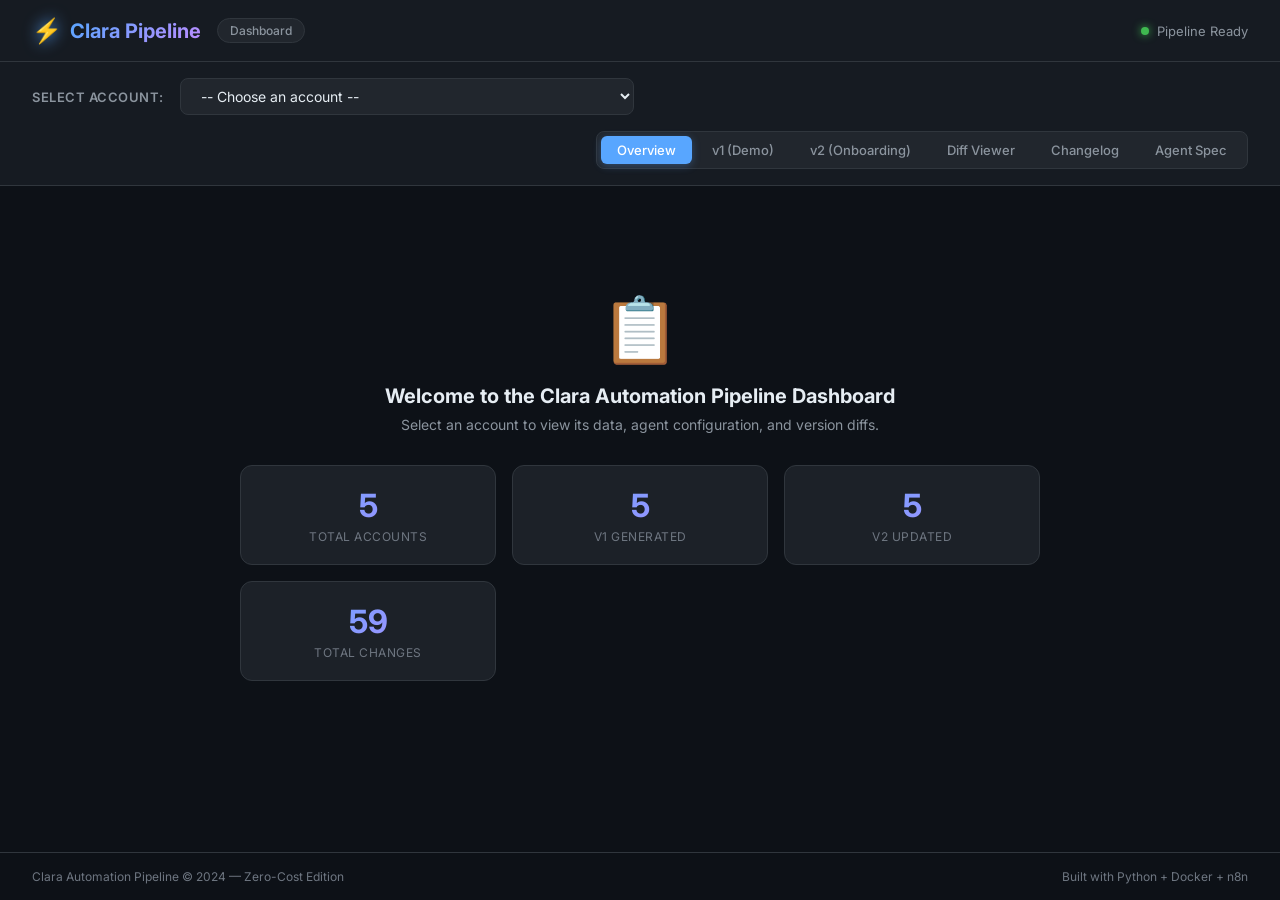
==== dashboard/index.html @ 4731efac "Clara Automation Pipeline - Zero-cost demo-to-agent workflow with rule-based extraction, n8n workflo" ====
<!DOCTYPE html>
<html lang="en">
<head>
    <meta charset="UTF-8">
    <meta name="viewport" content="width=device-width, initial-scale=1.0">
    <title>Clara Automation Pipeline - Dashboard</title>
    <meta name="description" content="Clara Automation Pipeline dashboard for viewing account data, agent configurations, and version diffs">
    <link rel="preconnect" href="https://fonts.googleapis.com">
    <link rel="preconnect" href="https://fonts.gstatic.com" crossorigin>
    <link href="https://fonts.googleapis.com/css2?family=Inter:wght@300;400;500;600;700&display=swap" rel="stylesheet">
    <link rel="stylesheet" href="style.css">
</head>
<body>
    <div class="app">
        <!-- Header -->
        <header class="header">
            <div class="header-left">
                <div class="logo">
                    <span class="logo-icon">⚡</span>
                    <span class="logo-text">Clara Pipeline</span>
                </div>
                <span class="badge">Dashboard</span>
            </div>
            <div class="header-right">
                <span class="status-indicator"></span>
                <span class="status-text">Pipeline Ready</span>
            </div>
        </header>

        <!-- Account Selector -->
        <div class="selector-bar">
            <label for="account-select">Select Account:</label>
            <select id="account-select">
                <option value="">-- Choose an account --</option>
            </select>
            <div class="version-tabs">
                <button class="tab active" data-tab="overview">Overview</button>
                <button class="tab" data-tab="v1">v1 (Demo)</button>
                <button class="tab" data-tab="v2">v2 (Onboarding)</button>
                <button class="tab" data-tab="diff">Diff Viewer</button>
                <button class="tab" data-tab="changelog">Changelog</button>
                <button class="tab" data-tab="agent">Agent Spec</button>
            </div>
        </div>

        <!-- Main Content -->
        <main class="content">
            <!-- Overview Panel -->
            <div id="panel-overview" class="panel active">
                <div class="empty-state">
                    <div class="empty-icon">📋</div>
                    <h2>Welcome to the Clara Automation Pipeline Dashboard</h2>
                    <p>Select an account to view its data, agent configuration, and version diffs.</p>
                    <div class="stats-grid" id="stats-grid"></div>
                </div>
            </div>

            <!-- v1 Panel -->
            <div id="panel-v1" class="panel">
                <div class="panel-header">
                    <h2>v1 — Demo Call Extraction</h2>
                    <span class="version-badge v1">Preliminary</span>
                </div>
                <pre id="v1-content" class="json-view"></pre>
            </div>

            <!-- v2 Panel -->
            <div id="panel-v2" class="panel">
                <div class="panel-header">
                    <h2>v2 — Onboarding Update</h2>
                    <span class="version-badge v2">Confirmed</span>
                </div>
                <pre id="v2-content" class="json-view"></pre>
            </div>

            <!-- Diff Viewer -->
            <div id="panel-diff" class="panel">
                <div class="panel-header">
                    <h2>Version Diff: v1 → v2</h2>
                    <span class="change-count" id="diff-count"></span>
                </div>
                <div id="diff-content" class="diff-view"></div>
            </div>

            <!-- Changelog -->
            <div id="panel-changelog" class="panel">
                <div class="panel-header">
                    <h2>Changelog</h2>
                </div>
                <div id="changelog-content" class="changelog-view"></div>
            </div>

            <!-- Agent Spec -->
            <div id="panel-agent" class="panel">
                <div class="panel-header">
                    <h2>Retell Agent Specification</h2>
                    <div class="agent-version-toggle">
                        <button class="btn-sm active" id="agent-v1-btn" onclick="showAgentVersion('v1')">v1</button>
                        <button class="btn-sm" id="agent-v2-btn" onclick="showAgentVersion('v2')">v2</button>
                    </div>
                </div>
                <pre id="agent-content" class="json-view"></pre>
            </div>
        </main>

        <!-- Footer -->
        <footer class="footer">
            <span>Clara Automation Pipeline &copy; 2024 — Zero-Cost Edition</span>
            <span>Built with Python + Docker + n8n</span>
        </footer>
    </div>

    <script src="app.js"></script>
</body>
</html>
---- dashboard/style.css ----
/* Clara Automation Pipeline Dashboard - Styles */

:root {
    --bg-primary: #0d1117;
    --bg-secondary: #161b22;
    --bg-tertiary: #21262d;
    --bg-card: #1c2128;
    --text-primary: #e6edf3;
    --text-secondary: #8b949e;
    --text-muted: #6e7681;
    --border: #30363d;
    --accent: #58a6ff;
    --accent-glow: rgba(88, 166, 255, 0.15);
    --green: #3fb950;
    --green-bg: rgba(63, 185, 80, 0.1);
    --red: #f85149;
    --red-bg: rgba(248, 81, 73, 0.1);
    --yellow: #d29922;
    --yellow-bg: rgba(210, 153, 34, 0.1);
    --purple: #bc8cff;
    --radius: 8px;
    --radius-lg: 12px;
    --shadow: 0 4px 24px rgba(0, 0, 0, 0.3);
    --font: 'Inter', -apple-system, sans-serif;
}

* { margin: 0; padding: 0; box-sizing: border-box; }

body {
    font-family: var(--font);
    background: var(--bg-primary);
    color: var(--text-primary);
    min-height: 100vh;
}

.app {
    display: flex;
    flex-direction: column;
    min-height: 100vh;
}

/* Header */
.header {
    display: flex;
    justify-content: space-between;
    align-items: center;
    padding: 16px 32px;
    background: var(--bg-secondary);
    border-bottom: 1px solid var(--border);
    position: sticky;
    top: 0;
    z-index: 100;
    backdrop-filter: blur(12px);
}

.header-left {
    display: flex;
    align-items: center;
    gap: 16px;
}

.logo {
    display: flex;
    align-items: center;
    gap: 8px;
    font-size: 20px;
    font-weight: 700;
}

.logo-icon {
    font-size: 24px;
    filter: drop-shadow(0 0 8px var(--accent));
}

.logo-text {
    background: linear-gradient(135deg, var(--accent), var(--purple));
    -webkit-background-clip: text;
    -webkit-text-fill-color: transparent;
    background-clip: text;
}

.badge {
    background: var(--bg-tertiary);
    color: var(--text-secondary);
    padding: 4px 12px;
    border-radius: 20px;
    font-size: 12px;
    font-weight: 500;
    border: 1px solid var(--border);
}

.header-right {
    display: flex;
    align-items: center;
    gap: 8px;
}

.status-indicator {
    width: 8px;
    height: 8px;
    border-radius: 50%;
    background: var(--green);
    box-shadow: 0 0 8px var(--green);
    animation: pulse 2s infinite;
}

@keyframes pulse {
    0%, 100% { opacity: 1; }
    50% { opacity: 0.5; }
}

.status-text {
    font-size: 13px;
    color: var(--text-secondary);
}

/* Selector Bar */
.selector-bar {
    display: flex;
    align-items: center;
    gap: 16px;
    padding: 16px 32px;
    background: var(--bg-secondary);
    border-bottom: 1px solid var(--border);
    flex-wrap: wrap;
}

.selector-bar label {
    font-size: 13px;
    font-weight: 600;
    color: var(--text-secondary);
    text-transform: uppercase;
    letter-spacing: 0.5px;
}

.selector-bar select {
    background: var(--bg-tertiary);
    color: var(--text-primary);
    border: 1px solid var(--border);
    border-radius: var(--radius);
    padding: 8px 16px;
    font-family: var(--font);
    font-size: 14px;
    cursor: pointer;
    min-width: 280px;
    transition: border-color 0.2s;
}

.selector-bar select:hover,
.selector-bar select:focus {
    border-color: var(--accent);
    outline: none;
}

.version-tabs {
    display: flex;
    gap: 4px;
    margin-left: auto;
    background: var(--bg-tertiary);
    padding: 4px;
    border-radius: var(--radius);
    border: 1px solid var(--border);
}

.tab {
    background: transparent;
    color: var(--text-secondary);
    border: none;
    padding: 6px 16px;
    border-radius: 6px;
    font-family: var(--font);
    font-size: 13px;
    font-weight: 500;
    cursor: pointer;
    transition: all 0.2s;
}

.tab:hover {
    background: var(--bg-card);
    color: var(--text-primary);
}

.tab.active {
    background: var(--accent);
    color: #fff;
    box-shadow: 0 2px 8px rgba(88, 166, 255, 0.3);
}

/* Content */
.content {
    flex: 1;
    padding: 24px 32px;
}

.panel {
    display: none;
    animation: fadeIn 0.3s ease;
}

.panel.active {
    display: block;
}

@keyframes fadeIn {
    from { opacity: 0; transform: translateY(8px); }
    to { opacity: 1; transform: translateY(0); }
}

.panel-header {
    display: flex;
    align-items: center;
    justify-content: space-between;
    margin-bottom: 20px;
    padding-bottom: 12px;
    border-bottom: 1px solid var(--border);
}

.panel-header h2 {
    font-size: 18px;
    font-weight: 600;
}

.version-badge {
    padding: 4px 12px;
    border-radius: 20px;
    font-size: 12px;
    font-weight: 600;
    text-transform: uppercase;
    letter-spacing: 0.5px;
}

.version-badge.v1 {
    background: var(--yellow-bg);
    color: var(--yellow);
    border: 1px solid rgba(210, 153, 34, 0.2);
}

.version-badge.v2 {
    background: var(--green-bg);
    color: var(--green);
    border: 1px solid rgba(63, 185, 80, 0.2);
}

/* JSON View */
.json-view {
    background: var(--bg-card);
    border: 1px solid var(--border);
    border-radius: var(--radius-lg);
    padding: 24px;
    font-family: 'JetBrains Mono', 'Fira Code', 'Consolas', monospace;
    font-size: 13px;
    line-height: 1.6;
    overflow-x: auto;
    white-space: pre-wrap;
    word-wrap: break-word;
    color: var(--text-primary);
    max-height: 75vh;
    overflow-y: auto;
}

/* Diff View */
.diff-view {
    background: var(--bg-card);
    border: 1px solid var(--border);
    border-radius: var(--radius-lg);
    padding: 24px;
    max-height: 75vh;
    overflow-y: auto;
}

.diff-field {
    margin-bottom: 20px;
    border: 1px solid var(--border);
    border-radius: var(--radius);
    overflow: hidden;
}

.diff-field-header {
    display: flex;
    align-items: center;
    justify-content: space-between;
    padding: 10px 16px;
    background: var(--bg-tertiary);
    border-bottom: 1px solid var(--border);
    font-size: 13px;
    font-weight: 600;
}

.diff-field-header .field-name {
    color: var(--accent);
    font-family: monospace;
}

.diff-field-header .reason {
    color: var(--text-muted);
    font-weight: 400;
    font-size: 12px;
}

.diff-row {
    display: grid;
    grid-template-columns: 1fr 1fr;
    gap: 0;
}

.diff-side {
    padding: 12px 16px;
    font-family: monospace;
    font-size: 12px;
    line-height: 1.5;
    white-space: pre-wrap;
    word-break: break-word;
}

.diff-side.old {
    background: var(--red-bg);
    border-right: 1px solid var(--border);
}

.diff-side.new {
    background: var(--green-bg);
}

.diff-side-label {
    display: block;
    font-family: var(--font);
    font-size: 11px;
    font-weight: 600;
    text-transform: uppercase;
    letter-spacing: 0.5px;
    margin-bottom: 8px;
}

.diff-side.old .diff-side-label { color: var(--red); }
.diff-side.new .diff-side-label { color: var(--green); }

.change-count {
    background: var(--accent-glow);
    color: var(--accent);
    padding: 4px 12px;
    border-radius: 20px;
    font-size: 13px;
    font-weight: 600;
}

/* Changelog View */
.changelog-view {
    background: var(--bg-card);
    border: 1px solid var(--border);
    border-radius: var(--radius-lg);
    padding: 24px;
    line-height: 1.7;
    max-height: 75vh;
    overflow-y: auto;
}

.changelog-view h1 { font-size: 20px; margin-bottom: 8px; color: var(--text-primary); }
.changelog-view h2 { font-size: 16px; margin: 20px 0 8px; color: var(--accent); border-bottom: 1px solid var(--border); padding-bottom: 4px; }
.changelog-view h3 { font-size: 14px; margin: 12px 0 4px; color: var(--purple); }
.changelog-view p { color: var(--text-secondary); margin-bottom: 4px; }
.changelog-view code { background: var(--bg-tertiary); padding: 2px 6px; border-radius: 4px; font-family: monospace; font-size: 12px; }
.changelog-view pre { background: var(--bg-tertiary); padding: 12px; border-radius: var(--radius); margin: 8px 0; overflow-x: auto; font-size: 12px; }
.changelog-view pre code { background: transparent; padding: 0; }
.changelog-view hr { border: none; border-top: 1px solid var(--border); margin: 16px 0; }
.changelog-view ul { padding-left: 20px; }
.changelog-view li { color: var(--text-secondary); margin: 2px 0; }
.changelog-view strong { color: var(--text-primary); }

/* Empty State */
.empty-state {
    text-align: center;
    padding: 80px 32px;
}

.empty-icon {
    font-size: 64px;
    margin-bottom: 16px;
}

.empty-state h2 {
    font-size: 20px;
    margin-bottom: 8px;
}

.empty-state p {
    color: var(--text-secondary);
    font-size: 14px;
}

/* Stats Grid */
.stats-grid {
    display: grid;
    grid-template-columns: repeat(auto-fit, minmax(200px, 1fr));
    gap: 16px;
    margin-top: 32px;
    max-width: 800px;
    margin-left: auto;
    margin-right: auto;
}

.stat-card {
    background: var(--bg-card);
    border: 1px solid var(--border);
    border-radius: var(--radius-lg);
    padding: 20px;
    text-align: center;
    transition: border-color 0.2s, transform 0.2s;
}

.stat-card:hover {
    border-color: var(--accent);
    transform: translateY(-2px);
}

.stat-value {
    font-size: 32px;
    font-weight: 700;
    background: linear-gradient(135deg, var(--accent), var(--purple));
    -webkit-background-clip: text;
    -webkit-text-fill-color: transparent;
    background-clip: text;
}

.stat-label {
    font-size: 12px;
    color: var(--text-muted);
    text-transform: uppercase;
    letter-spacing: 0.5px;
    margin-top: 4px;
}

/* Agent Version Toggle */
.agent-version-toggle {
    display: flex;
    gap: 4px;
}

.btn-sm {
    background: var(--bg-tertiary);
    color: var(--text-secondary);
    border: 1px solid var(--border);
    padding: 4px 12px;
    border-radius: 6px;
    font-family: var(--font);
    font-size: 12px;
    font-weight: 600;
    cursor: pointer;
    transition: all 0.2s;
}

.btn-sm:hover { border-color: var(--accent); color: var(--text-primary); }
.btn-sm.active { background: var(--accent); color: #fff; border-color: var(--accent); }

/* Footer */
.footer {
    display: flex;
    justify-content: space-between;
    padding: 16px 32px;
    border-top: 1px solid var(--border);
    font-size: 12px;
    color: var(--text-muted);
}

/* Scrollbar */
::-webkit-scrollbar { width: 8px; height: 8px; }
::-webkit-scrollbar-track { background: var(--bg-secondary); }
::-webkit-scrollbar-thumb { background: var(--bg-tertiary); border-radius: 4px; }
::-webkit-scrollbar-thumb:hover { background: var(--border); }

/* Responsive */
@media (max-width: 768px) {
    .header, .selector-bar, .content, .footer { padding-left: 16px; padding-right: 16px; }
    .selector-bar { flex-direction: column; align-items: flex-start; }
    .version-tabs { margin-left: 0; flex-wrap: wrap; }
    .diff-row { grid-template-columns: 1fr; }
    .stats-grid { grid-template-columns: 1fr 1fr; }
}
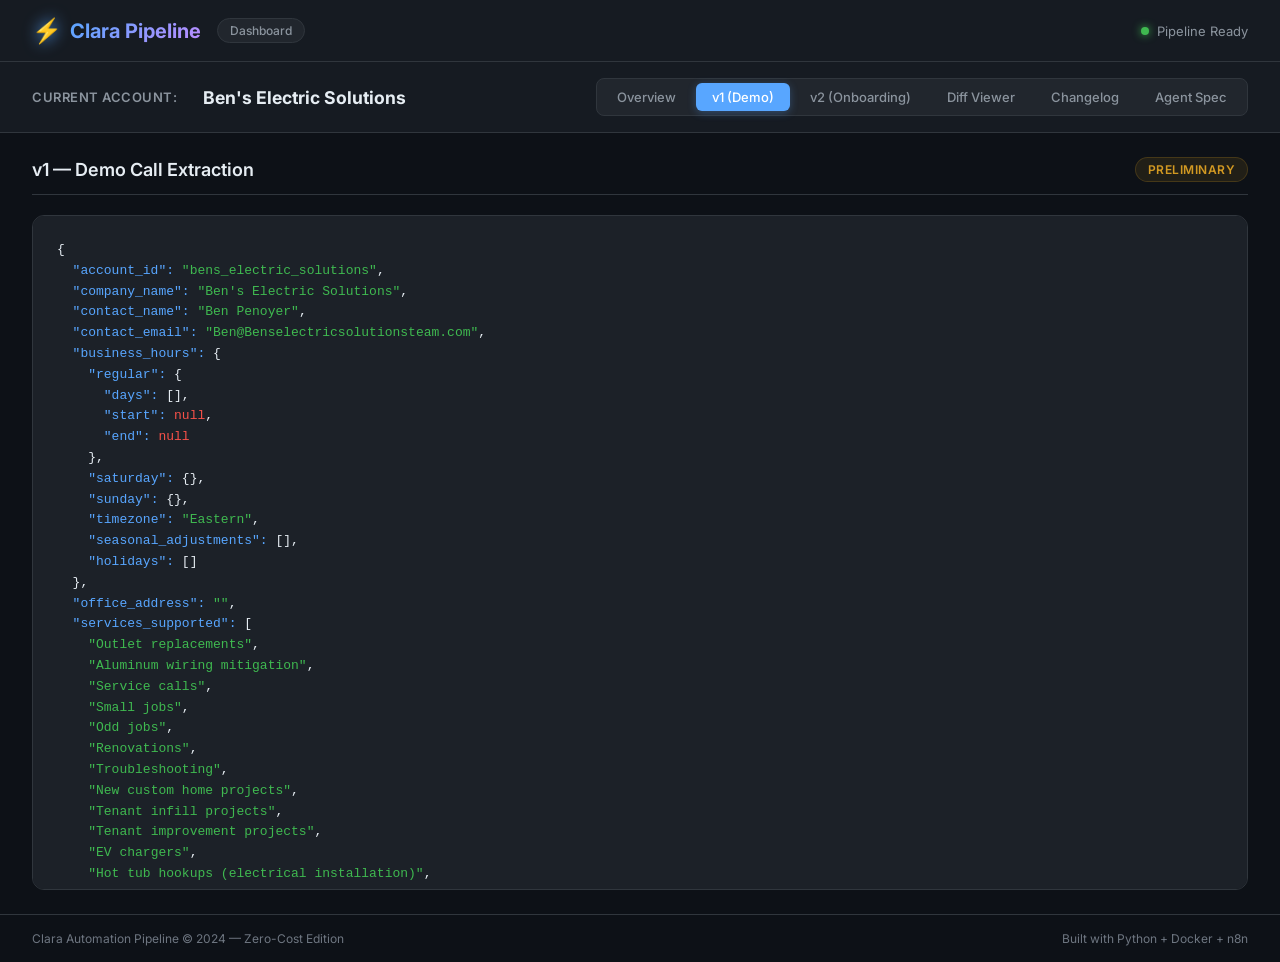
==== commit 0995686c: "docs: finalized submission checklist and project structure" ====
--- a/dashboard/index.html
+++ b/dashboard/index.html
@@ -1,15 +1,18 @@
 <!DOCTYPE html>
 <html lang="en">
+
 <head>
     <meta charset="UTF-8">
     <meta name="viewport" content="width=device-width, initial-scale=1.0">
     <title>Clara Automation Pipeline - Dashboard</title>
-    <meta name="description" content="Clara Automation Pipeline dashboard for viewing account data, agent configurations, and version diffs">
+    <meta name="description"
+        content="Clara Automation Pipeline dashboard for viewing account data, agent configurations, and version diffs">
     <link rel="preconnect" href="https://fonts.googleapis.com">
     <link rel="preconnect" href="https://fonts.gstatic.com" crossorigin>
     <link href="https://fonts.googleapis.com/css2?family=Inter:wght@300;400;500;600;700&display=swap" rel="stylesheet">
     <link rel="stylesheet" href="style.css">
 </head>
+
 <body>
     <div class="app">
         <!-- Header -->
@@ -27,12 +30,11 @@
             </div>
         </header>
 
-        <!-- Account Selector -->
+        <!-- Account Selector (Removed select dropdown, replaced with static label) -->
         <div class="selector-bar">
-            <label for="account-select">Select Account:</label>
-            <select id="account-select">
-                <option value="">-- Choose an account --</option>
-            </select>
+            <label>Current Account:</label>
+            <strong id="account-name-display" style="font-size: 1.1rem; margin-right: auto; padding-left: 10px;">Ben's
+                Electric Solutions</strong>
             <div class="version-tabs">
                 <button class="tab active" data-tab="overview">Overview</button>
                 <button class="tab" data-tab="v1">v1 (Demo)</button>
@@ -112,4 +114,5 @@
 
     <script src="app.js"></script>
 </body>
-</html>
+
+</html>
